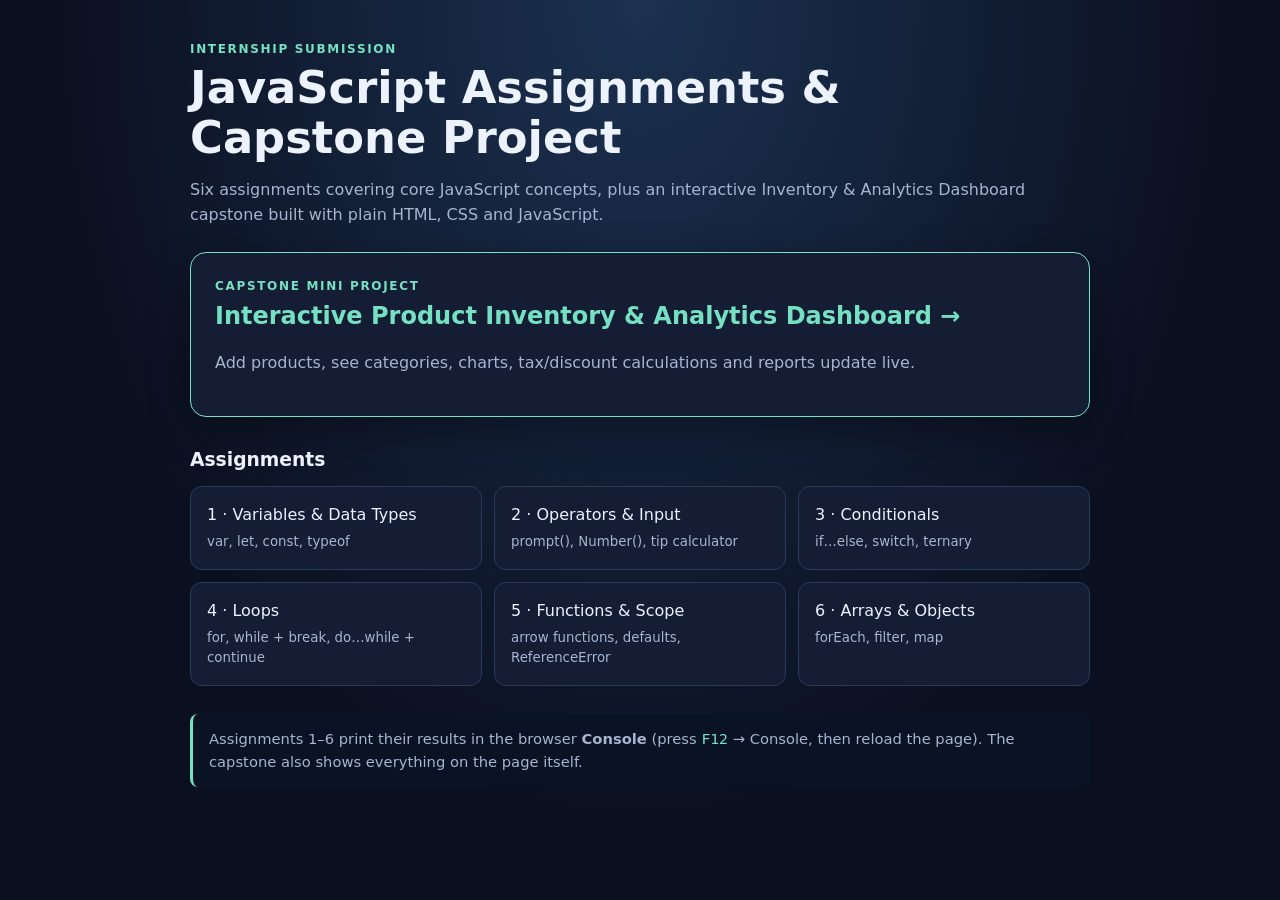
==== index.html @ 3d96652c "Add JavaScript internship project files Uploaded core JavaScript internship assignments (variables, " ====
<!doctype html>
<html lang="en">
<head>
  <meta charset="utf-8">
  <meta name="viewport" content="width=device-width,initial-scale=1">
  <title>JavaScript Assignments &amp; Capstone Project</title>
  <style>
    :root{--bg:#0b1020;--panel:#141d33;--line:#2b3b5c;--text:#edf2ff;--muted:#a8b4d0;--accent:#75e0c2}
    *{box-sizing:border-box}
    body{margin:0;min-height:100vh;padding:40px 18px;color:var(--text);font:16px/1.55 system-ui,-apple-system,"Segoe UI",sans-serif;background:radial-gradient(ellipse at top,#1b3150,var(--bg) 65%) fixed}
    main{width:min(900px,100%);margin:auto}
    .eyebrow{color:var(--accent);font-weight:700;letter-spacing:.14em;text-transform:uppercase;font-size:.75rem}
    h1{margin:.3rem 0 .5rem;font-size:clamp(1.8rem,5vw,2.8rem);line-height:1.1}
    p{color:var(--muted)}
    .hero{display:block;text-decoration:none;color:inherit;background:var(--panel);border:1px solid var(--accent);border-radius:16px;padding:24px;margin:24px 0;box-shadow:0 14px 40px #0005;transition:transform .15s}
    .hero:hover{transform:translateY(-2px)}
    .hero h2{margin:.2rem 0;color:var(--accent)}
    .grid{display:grid;grid-template-columns:repeat(auto-fit,minmax(250px,1fr));gap:12px}
    .card{display:block;text-decoration:none;color:var(--text);background:var(--panel);border:1px solid var(--line);border-radius:12px;padding:16px;transition:border-color .15s}
    .card:hover,.card:focus-visible{border-color:var(--accent);outline:none}
    .card small{display:block;color:var(--muted);margin-top:4px}
    h3{margin:28px 0 12px}
    .note{margin-top:28px;padding:14px 16px;background:#0a1324;border-left:3px solid var(--accent);border-radius:8px;color:var(--muted);font-size:.92rem}
    code{color:var(--accent)}
  </style>
</head>
<body>
<main>
  <div class="eyebrow">Internship Submission</div>
  <h1>JavaScript Assignments &amp; Capstone Project</h1>
  <p>Six assignments covering core JavaScript concepts, plus an interactive Inventory &amp; Analytics Dashboard capstone built with plain HTML, CSS and JavaScript.</p>

  <a class="hero" href="capstone/index.html">
    <div class="eyebrow">Capstone Mini Project</div>
    <h2>Interactive Product Inventory &amp; Analytics Dashboard →</h2>
    <p>Add products, see categories, charts, tax/discount calculations and reports update live.</p>
  </a>

  <h3>Assignments</h3>
  <div class="grid">
    <a class="card" href="assignments/assignment-1-variables.html">1 · Variables &amp; Data Types<small>var, let, const, typeof</small></a>
    <a class="card" href="assignments/assignment-2-operators-input.html">2 · Operators &amp; Input<small>prompt(), Number(), tip calculator</small></a>
    <a class="card" href="assignments/assignment-3-conditionals.html">3 · Conditionals<small>if…else, switch, ternary</small></a>
    <a class="card" href="assignments/assignment-4-loops.html">4 · Loops<small>for, while + break, do…while + continue</small></a>
    <a class="card" href="assignments/assignment-5-functions-scope.html">5 · Functions &amp; Scope<small>arrow functions, defaults, ReferenceError</small></a>
    <a class="card" href="assignments/assignment-6-arrays-objects.html">6 · Arrays &amp; Objects<small>forEach, filter, map</small></a>
  </div>

  <div class="note">Assignments 1–6 print their results in the browser <strong>Console</strong> (press <code>F12</code> → Console, then reload the page). The capstone also shows everything on the page itself.</div>
</main>
</body>
</html>
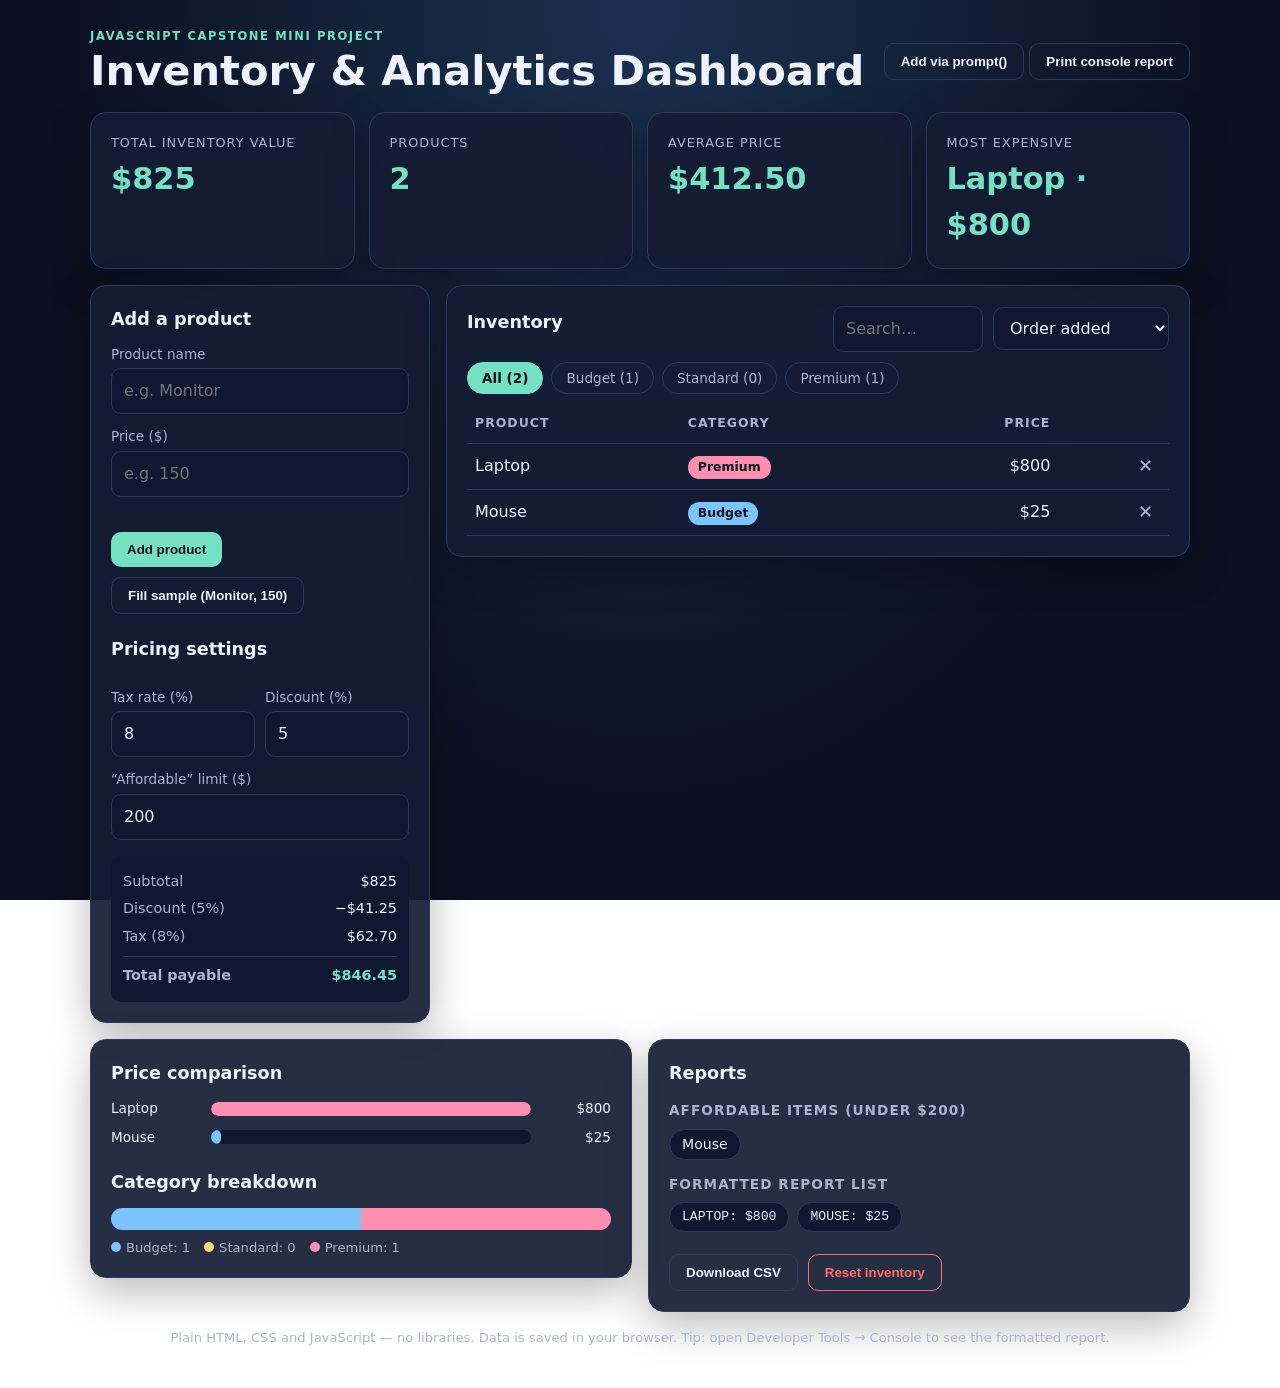
==== commit 00a488be: "Add files via upload" ====
--- a/index.html
+++ b/index.html
@@ -3,50 +3,106 @@
 <head>
   <meta charset="utf-8">
   <meta name="viewport" content="width=device-width,initial-scale=1">
-  <title>JavaScript Assignments &amp; Capstone Project</title>
-  <style>
-    :root{--bg:#0b1020;--panel:#141d33;--line:#2b3b5c;--text:#edf2ff;--muted:#a8b4d0;--accent:#75e0c2}
-    *{box-sizing:border-box}
-    body{margin:0;min-height:100vh;padding:40px 18px;color:var(--text);font:16px/1.55 system-ui,-apple-system,"Segoe UI",sans-serif;background:radial-gradient(ellipse at top,#1b3150,var(--bg) 65%) fixed}
-    main{width:min(900px,100%);margin:auto}
-    .eyebrow{color:var(--accent);font-weight:700;letter-spacing:.14em;text-transform:uppercase;font-size:.75rem}
-    h1{margin:.3rem 0 .5rem;font-size:clamp(1.8rem,5vw,2.8rem);line-height:1.1}
-    p{color:var(--muted)}
-    .hero{display:block;text-decoration:none;color:inherit;background:var(--panel);border:1px solid var(--accent);border-radius:16px;padding:24px;margin:24px 0;box-shadow:0 14px 40px #0005;transition:transform .15s}
-    .hero:hover{transform:translateY(-2px)}
-    .hero h2{margin:.2rem 0;color:var(--accent)}
-    .grid{display:grid;grid-template-columns:repeat(auto-fit,minmax(250px,1fr));gap:12px}
-    .card{display:block;text-decoration:none;color:var(--text);background:var(--panel);border:1px solid var(--line);border-radius:12px;padding:16px;transition:border-color .15s}
-    .card:hover,.card:focus-visible{border-color:var(--accent);outline:none}
-    .card small{display:block;color:var(--muted);margin-top:4px}
-    h3{margin:28px 0 12px}
-    .note{margin-top:28px;padding:14px 16px;background:#0a1324;border-left:3px solid var(--accent);border-radius:8px;color:var(--muted);font-size:.92rem}
-    code{color:var(--accent)}
-  </style>
+  <title>Interactive Product Inventory &amp; Analytics Dashboard</title>
+  <link rel="stylesheet" href="styles.css">
 </head>
 <body>
-<main>
-  <div class="eyebrow">Internship Submission</div>
-  <h1>JavaScript Assignments &amp; Capstone Project</h1>
-  <p>Six assignments covering core JavaScript concepts, plus an interactive Inventory &amp; Analytics Dashboard capstone built with plain HTML, CSS and JavaScript.</p>
+  <header class="top">
+    <div>
+      <div class="eyebrow">JavaScript Capstone Mini Project</div>
+      <h1>Inventory &amp; Analytics Dashboard</h1>
+    </div>
+    <div class="top-actions">
+      <button id="promptBtn" class="btn ghost" type="button" title="Add a product using browser prompt() dialogs">Add via prompt()</button>
+      <button id="consoleBtn" class="btn ghost" type="button" title="Print the full report in the Developer Tools console">Print console report</button>
+    </div>
+  </header>
 
-  <a class="hero" href="capstone/index.html">
-    <div class="eyebrow">Capstone Mini Project</div>
-    <h2>Interactive Product Inventory &amp; Analytics Dashboard →</h2>
-    <p>Add products, see categories, charts, tax/discount calculations and reports update live.</p>
-  </a>
+  <main>
+    <!-- KPI cards -->
+    <section class="kpis" aria-label="Key figures">
+      <article class="card kpi"><span class="label">Total Inventory Value</span><strong id="kpiTotal">$0</strong></article>
+      <article class="card kpi"><span class="label">Products</span><strong id="kpiCount">0</strong></article>
+      <article class="card kpi"><span class="label">Average Price</span><strong id="kpiAvg">$0</strong></article>
+      <article class="card kpi"><span class="label">Most Expensive</span><strong id="kpiMax">—</strong></article>
+    </section>
 
-  <h3>Assignments</h3>
-  <div class="grid">
-    <a class="card" href="assignments/assignment-1-variables.html">1 · Variables &amp; Data Types<small>var, let, const, typeof</small></a>
-    <a class="card" href="assignments/assignment-2-operators-input.html">2 · Operators &amp; Input<small>prompt(), Number(), tip calculator</small></a>
-    <a class="card" href="assignments/assignment-3-conditionals.html">3 · Conditionals<small>if…else, switch, ternary</small></a>
-    <a class="card" href="assignments/assignment-4-loops.html">4 · Loops<small>for, while + break, do…while + continue</small></a>
-    <a class="card" href="assignments/assignment-5-functions-scope.html">5 · Functions &amp; Scope<small>arrow functions, defaults, ReferenceError</small></a>
-    <a class="card" href="assignments/assignment-6-arrays-objects.html">6 · Arrays &amp; Objects<small>forEach, filter, map</small></a>
-  </div>
+    <div class="grid">
+      <!-- Add product -->
+      <section class="card" aria-labelledby="addTitle">
+        <h2 id="addTitle">Add a product</h2>
+        <form id="productForm" novalidate>
+          <label for="nameInput">Product name</label>
+          <input id="nameInput" type="text" placeholder="e.g. Monitor" autocomplete="off">
+          <label for="priceInput">Price ($)</label>
+          <input id="priceInput" type="text" inputmode="decimal" placeholder="e.g. 150" autocomplete="off">
+          <p id="formMsg" class="msg" role="alert" aria-live="polite"></p>
+          <div class="row">
+            <button class="btn" type="submit">Add product</button>
+            <button id="sampleBtn" class="btn ghost" type="button">Fill sample (Monitor, 150)</button>
+          </div>
+        </form>
 
-  <div class="note">Assignments 1–6 print their results in the browser <strong>Console</strong> (press <code>F12</code> → Console, then reload the page). The capstone also shows everything on the page itself.</div>
-</main>
+        <h2 class="mt">Pricing settings</h2>
+        <div class="two">
+          <div><label for="taxInput">Tax rate (%)</label><input id="taxInput" type="number" min="0" max="100" step="0.5" value="8"></div>
+          <div><label for="discInput">Discount (%)</label><input id="discInput" type="number" min="0" max="100" step="0.5" value="5"></div>
+        </div>
+        <label for="limitInput">“Affordable” limit ($)</label>
+        <input id="limitInput" type="number" min="1" step="1" value="200">
+        <dl class="fin" id="financials"></dl>
+      </section>
+
+      <!-- Inventory -->
+      <section class="card" aria-labelledby="invTitle">
+        <div class="head">
+          <h2 id="invTitle">Inventory</h2>
+          <div class="row">
+            <input id="searchInput" type="search" placeholder="Search…" aria-label="Search products">
+            <select id="sortSelect" aria-label="Sort products">
+              <option value="added">Order added</option>
+              <option value="name">Name A–Z</option>
+              <option value="priceAsc">Price low → high</option>
+              <option value="priceDesc">Price high → low</option>
+            </select>
+          </div>
+        </div>
+        <div class="chips" id="chips" role="group" aria-label="Filter by category"></div>
+        <div class="table-wrap">
+          <table>
+            <thead><tr><th>Product</th><th>Category</th><th class="num">Price</th><th><span class="sr">Actions</span></th></tr></thead>
+            <tbody id="tableBody"></tbody>
+          </table>
+        </div>
+        <p id="emptyMsg" class="muted" hidden>No products match your filters.</p>
+      </section>
+    </div>
+
+    <div class="grid even">
+      <section class="card" aria-labelledby="chartTitle">
+        <h2 id="chartTitle">Price comparison</h2>
+        <div id="chart" class="chart"></div>
+        <h2 class="mt">Category breakdown</h2>
+        <div id="breakdown" class="breakdown"></div>
+        <div id="legend" class="legend"></div>
+      </section>
+
+      <section class="card" aria-labelledby="repTitle">
+        <h2 id="repTitle">Reports</h2>
+        <h3 id="affordLabel">Affordable items</h3>
+        <ul id="affordList" class="pills"></ul>
+        <h3>Formatted report list</h3>
+        <ul id="reportList" class="pills mono"></ul>
+        <div class="row mt">
+          <button id="csvBtn" class="btn ghost" type="button">Download CSV</button>
+          <button id="resetBtn" class="btn danger" type="button">Reset inventory</button>
+        </div>
+      </section>
+    </div>
+  </main>
+
+  <footer>Plain HTML, CSS and JavaScript — no libraries. Data is saved in your browser. Tip: open Developer Tools → Console to see the formatted report.</footer>
+  <div id="toast" class="toast" role="status" aria-live="polite"></div>
+  <script src="app.js"></script>
 </body>
 </html>
--- a/styles.css
+++ b/styles.css
@@ -0,0 +1,73 @@
+:root{
+  --bg:#0b1020;--panel:#141d33;--panel2:#0f1830;--line:#2b3b5c;--text:#edf2ff;--muted:#a8b4d0;
+  --accent:#75e0c2;--budget:#7cc4ff;--standard:#ffd479;--premium:#ff8fb1;--danger:#ff6b6b;
+}
+*{box-sizing:border-box}
+body{margin:0;min-height:100vh;color:var(--text);font:16px/1.5 system-ui,-apple-system,"Segoe UI",sans-serif;
+  background:radial-gradient(ellipse at top,#1b3150,var(--bg) 65%) fixed;padding:0 18px 40px}
+.top,main,footer{width:min(1100px,100%);margin:0 auto}
+.top{display:flex;justify-content:space-between;align-items:center;gap:16px;flex-wrap:wrap;padding:28px 0 18px}
+.eyebrow{color:var(--accent);font-weight:700;letter-spacing:.14em;text-transform:uppercase;font-size:.72rem}
+h1{margin:.2rem 0 0;font-size:clamp(1.7rem,4vw,2.6rem);line-height:1.1}
+h2{margin:0 0 12px;font-size:1.1rem}
+h3{margin:14px 0 8px;font-size:.85rem;color:var(--muted);text-transform:uppercase;letter-spacing:.08em}
+.mt{margin-top:22px}
+.card{background:rgba(20,29,51,.92);border:1px solid var(--line);border-radius:16px;padding:20px;box-shadow:0 14px 40px #0004}
+.kpis{display:grid;grid-template-columns:repeat(auto-fit,minmax(200px,1fr));gap:14px;margin-bottom:16px}
+.kpi .label{display:block;color:var(--muted);font-size:.8rem;text-transform:uppercase;letter-spacing:.08em}
+.kpi strong{font-size:1.9rem;color:var(--accent);display:block;margin-top:4px;overflow-wrap:anywhere}
+.grid{display:grid;grid-template-columns:minmax(260px,340px) 1fr;gap:16px;margin-bottom:16px;align-items:start}
+.grid.even{grid-template-columns:1fr 1fr}
+@media(max-width:820px){.grid,.grid.even{grid-template-columns:1fr}}
+label{display:block;margin:12px 0 4px;color:var(--muted);font-size:.85rem}
+input,select{width:100%;background:var(--panel2);color:var(--text);border:1px solid var(--line);border-radius:10px;padding:10px 12px;font:inherit}
+input:focus,select:focus,button:focus-visible{outline:3px solid var(--accent);outline-offset:2px}
+input.bad{border-color:var(--danger)}
+.row{display:flex;gap:10px;flex-wrap:wrap;align-items:center}
+.two{display:grid;grid-template-columns:1fr 1fr;gap:10px}
+.head{display:flex;justify-content:space-between;gap:12px;flex-wrap:wrap;align-items:center;margin-bottom:6px}
+.head .row input{width:150px}.head .row select{width:auto}
+.btn{background:var(--accent);color:#07121b;border:0;border-radius:10px;padding:10px 16px;font-weight:800;cursor:pointer;transition:transform .12s}
+.btn:hover{transform:translateY(-1px)}
+.btn.ghost{background:transparent;color:var(--text);border:1px solid var(--line)}
+.btn.danger{background:transparent;color:var(--danger);border:1px solid var(--danger)}
+.msg{min-height:1.4em;margin:8px 0;font-size:.88rem;color:var(--danger)}
+.msg.ok{color:var(--accent)}
+.chips{display:flex;gap:8px;flex-wrap:wrap;margin:10px 0}
+.chip{background:transparent;color:var(--muted);border:1px solid var(--line);border-radius:99px;padding:5px 14px;cursor:pointer;font:inherit;font-size:.85rem}
+.chip[aria-pressed="true"]{background:var(--accent);color:#07121b;border-color:var(--accent);font-weight:700}
+.table-wrap{overflow-x:auto}
+table{width:100%;border-collapse:collapse}
+th,td{padding:10px 8px;text-align:left;border-bottom:1px solid var(--line)}
+th{color:var(--muted);font-size:.78rem;text-transform:uppercase;letter-spacing:.08em}
+.num{text-align:right;font-variant-numeric:tabular-nums}
+tbody tr{animation:in .25s ease}
+@keyframes in{from{opacity:0;transform:translateY(4px)}to{opacity:1;transform:none}}
+.badge{display:inline-block;padding:2px 10px;border-radius:99px;font-size:.78rem;font-weight:700;color:#07121b}
+.badge.Budget{background:var(--budget)}.badge.Standard{background:var(--standard)}.badge.Premium{background:var(--premium)}
+.x{background:none;border:0;color:var(--muted);cursor:pointer;font-size:1.1rem;border-radius:6px;padding:2px 8px}
+.x:hover{color:var(--danger)}
+.fin{margin:16px 0 0;padding:12px;background:var(--panel2);border-radius:10px;font-size:.9rem}
+.fin div{display:flex;justify-content:space-between;padding:3px 0}
+.fin dt{color:var(--muted)}.fin dd{margin:0;font-variant-numeric:tabular-nums}
+.fin .grand{border-top:1px solid var(--line);margin-top:6px;padding-top:8px;font-weight:800;color:var(--accent)}
+.chart{display:grid;gap:8px}
+.bar{display:grid;grid-template-columns:90px 1fr 70px;gap:10px;align-items:center;font-size:.85rem}
+.bar .track{background:var(--panel2);border-radius:99px;height:14px;overflow:hidden}
+.bar .fill{height:100%;border-radius:99px;transition:width .5s ease}
+.fill.Budget{background:var(--budget)}.fill.Standard{background:var(--standard)}.fill.Premium{background:var(--premium)}
+.bar .nm{overflow:hidden;text-overflow:ellipsis;white-space:nowrap}
+.breakdown{display:flex;height:22px;border-radius:99px;overflow:hidden;background:var(--panel2)}
+.breakdown span{display:block;transition:width .5s ease}
+.legend{display:flex;gap:14px;flex-wrap:wrap;margin-top:8px;font-size:.82rem;color:var(--muted)}
+.dot{display:inline-block;width:10px;height:10px;border-radius:50%;margin-right:5px}
+.pills{list-style:none;margin:0;padding:0;display:flex;flex-wrap:wrap;gap:8px}
+.pills li{background:var(--panel2);border:1px solid var(--line);border-radius:99px;padding:4px 12px;font-size:.88rem}
+.mono li{font-family:ui-monospace,Menlo,Consolas,monospace;font-size:.82rem}
+.muted{color:var(--muted)}
+.sr{position:absolute;width:1px;height:1px;overflow:hidden;clip:rect(0 0 0 0)}
+footer{margin-top:10px;color:var(--muted);font-size:.82rem;text-align:center}
+.toast{position:fixed;left:50%;bottom:24px;transform:translate(-50%,40px);background:var(--accent);color:#07121b;font-weight:700;
+  padding:10px 18px;border-radius:10px;opacity:0;pointer-events:none;transition:.3s}
+.toast.show{opacity:1;transform:translate(-50%,0)}
+@media(prefers-reduced-motion:reduce){*{animation:none!important;transition:none!important}}
